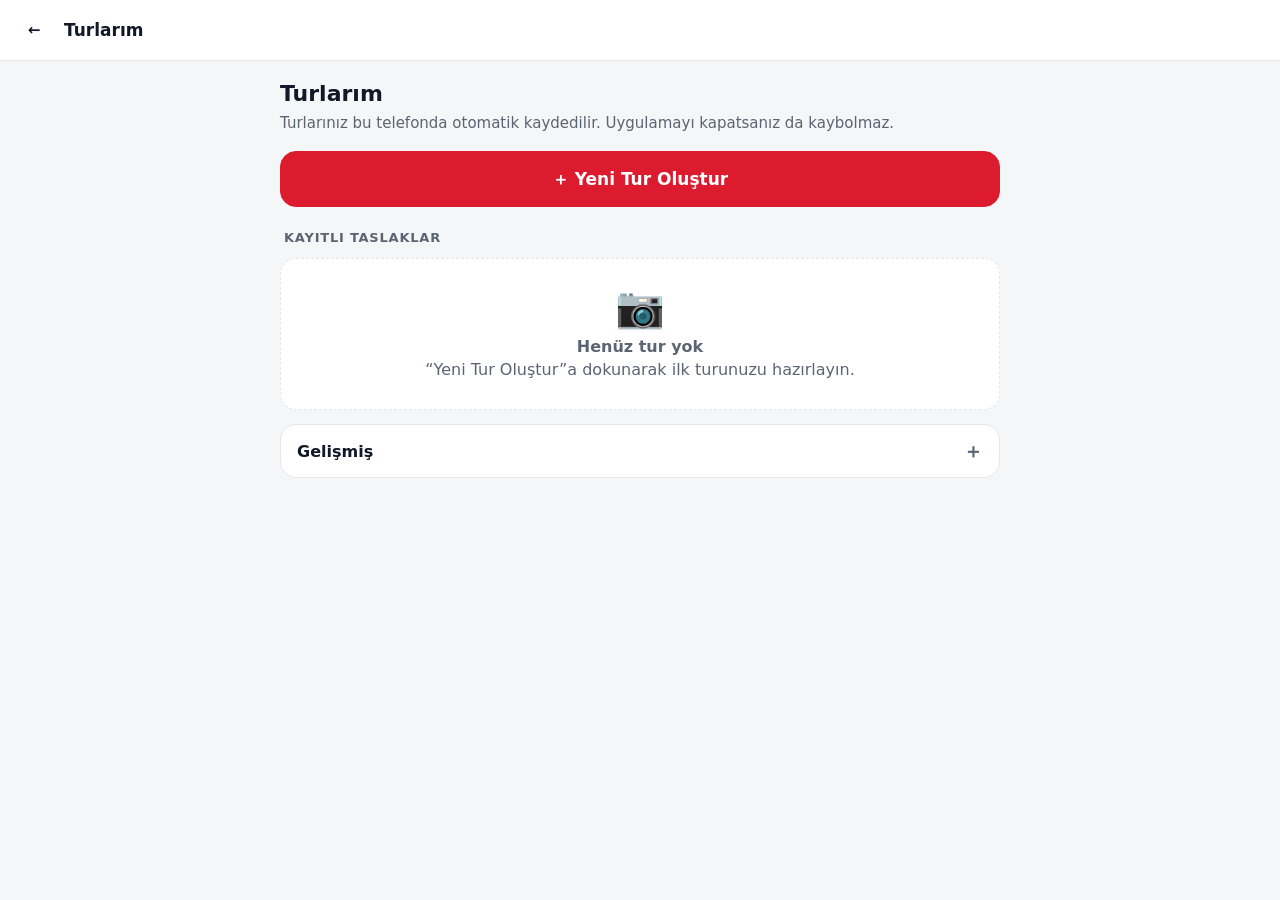
==== cek.html @ 9b17fc41 "Çek ve Kaydet sihirbazı, telefon panoraması desteği, taslak kaydı ve yeni mobil öncelikli arayüz" ====
<!doctype html>
<html lang="tr">
<head>
<meta charset="utf-8">
<meta name="viewport" content="width=device-width,initial-scale=1,viewport-fit=cover">
<meta name="theme-color" content="#ffffff">
<title>Çek ve Kaydet – 360° Sanal Tur</title>
<link rel="stylesheet" href="vendor/pannellum/pannellum.css">
<link rel="stylesheet" href="css/style.css">
</head>
<body class="sihirbaz-genis">
<header class="ustbar">
  <a class="btn btn-ikon btn-sade" id="btnUstGeri" href="index.html" aria-label="Geri">←</a>
  <h1 id="ustBaslik">Turlarım</h1>
  <span class="bosluk"></span>
  <span class="kucuk" id="kayitDurum" aria-live="polite"></span>
</header>
<nav class="adimlar" id="adimlar" hidden>
  <button class="a" data-adim="1"><span>1 · Bilgiler</span></button>
  <button class="a" data-adim="2"><span>2 · Odalar</span></button>
  <button class="a" data-adim="3"><span>3 · Önizle</span></button>
  <button class="a" data-adim="4"><span>4 · Gönder</span></button>
</nav>

<main class="sayfa">
  <!-- TURLARIM -->
  <section class="adim" id="ekran0">
    <h2 class="baslik-k">Turlarım</h2>
    <p class="yardim">Turlarınız bu telefonda otomatik kaydedilir. Uygulamayı kapatsanız da kaybolmaz.</p>
    <button class="btn btn-ana btn-buyuk btn-blok" id="btnYeni">＋ Yeni Tur Oluştur</button>
    <div class="bolum-baslik">Kayıtlı taslaklar</div>
    <div id="taslakListe"></div>
    <details class="gelismis"><summary>Gelişmiş</summary><div class="ic">
      <label class="alan">Yayındaki bir ilanı düzenlemek için telefona al<select id="yayindanAl"><option value="">İlan seçin…</option></select></label>
      <p class="kucuk">Telefona alınan ilan yeni bir taslak olarak açılır; değişiklikten sonra yeniden gönderin.</p>
    </div></details>
  </section>

  <!-- ADIM 1 -->
  <section class="adim" id="ekran1">
    <h2 class="baslik-k">İlan bilgileri</h2>
    <p class="yardim">Sadece temel bilgiler yeterli. Diğerlerini sonra da ekleyebilirsiniz.</p>
    <div class="secim-kartlari" id="tipSec">
      <button type="button" data-tip="daire"><span class="e">🏠</span>Daire / Konut<small>Ev, villa, rezidans</small></button>
      <button type="button" data-tip="ticari"><span class="e">🏢</span>Dükkan / Ofis<small>Ticari mülk</small></button>
    </div>
    <label class="alan">İlan başlığı<input id="fBaslik" placeholder="Örn. Florya'da deniz manzaralı 3+1" autocomplete="off"></label>
    <div class="parcali" id="durumSec"><button type="button" data-d="Satılık">Satılık</button><button type="button" data-d="Kiralık">Kiralık</button></div>
    <label class="alan">Fiyat (₺)<input id="fFiyat" inputmode="numeric" placeholder="Örn. 12.500.000" autocomplete="off"><small id="fiyatOn"></small></label>
    <div class="izgara2">
      <label class="alan">İlçe<input id="fIlce" list="ilceler" placeholder="Bakırköy"></label>
      <label class="alan">Mahalle<input id="fMahalle" placeholder="Yeşilköy"></label>
    </div>
    <details class="gelismis" id="dahaFazla"><summary>Daha fazla bilgi (isteğe bağlı)</summary><div class="ic">
      <div class="izgara2" id="ekAlanlar"></div>
      <div class="alan">Öne çıkan özellikler <small>Dokunarak seçin</small></div>
      <div class="cipler" id="ozCipler"></div>
      <label class="alan" style="margin-top:14px">Açıklama<textarea id="fAciklama" placeholder="Müşteriye göstermek istediğiniz kısa tanıtım"></textarea></label>
      <label class="alan">Haritada gösterilecek adres<input id="fHarita" placeholder="Örn. Yeşilköy, Bakırköy, İstanbul"><small>Gizlilik için kapı numarası yazmayın.</small></label>
      <div class="izgara2">
        <label class="alan">Para birimi<select id="fPara"><option>TL</option><option>USD</option><option>EUR</option></select></label>
        <label class="alan">Fiyat notu<input id="fFiyatEk" placeholder="Örn. / ay"></label>
      </div>
    </div></details>
  </section>

  <!-- ADIM 2 -->
  <section class="adim" id="ekran2">
    <h2 class="baslik-k">Odaları çekin</h2>
    <p class="yardim">Her oda için bir panorama ekleyin. Sırası, turdaki gezinti sırası olur.</p>
    <div id="odaListe"></div>
    <div class="cekim-kutusu">
      <h3 id="siradakiBaslik">İlk oda</h3>
      <p class="kucuk" style="margin:0 0 12px">Oda adını seçin, sonra panoramayı çekin.</p>
      <div class="cipler" id="odaAdCipler" style="margin-bottom:10px"></div>
      <input class="girdi" id="odaAd" placeholder="Oda adı (örn. Salon)" autocomplete="off" style="margin-bottom:12px">
      <label class="btn btn-ana btn-buyuk btn-blok" for="dosyaKamera">📷 Panorama Çek</label>
      <input type="file" id="dosyaKamera" accept="image/*" capture="environment" hidden>
      <label class="btn btn-buyuk btn-blok" for="dosyaGaleri" style="margin-top:10px">🖼 Galeriden Seç</label>
      <input type="file" id="dosyaGaleri" accept="image/*" multiple hidden>
      <details class="gelismis"><summary>Gelişmiş</summary><div class="ic">
        <label class="alan">Fotoğraf türü<select id="zorlaTur"><option value="">Otomatik algıla</option><option value="genis">Telefon panoraması (geniş açı)</option><option value="kure">360° kamera (tam küre)</option></select></label>
        <label class="alan">Telefon panoraması dikey açısı: <b id="dikeyDeger">65°</b><input type="range" id="dikeyAci" min="45" max="100" value="65"><small>Görüntü basık görünüyorsa artırın, uzamış görünüyorsa azaltın.</small></label>
      </div></details>
    </div>
    <details class="yardim-kutu" style="margin-top:14px" id="nasilCekilir"><summary>📱 Telefonda panorama nasıl çekilir?</summary>
      <ol>
        <li><b>iPhone:</b> Kamera uygulamasında alttaki modları kaydırıp <b>PANO</b>'yu seçin.</li>
        <li><b>Android:</b> Kamera › <b>Diğer / Daha fazla</b> › <b>Panorama</b>.</li>
        <li>Odanın ortasında durun, telefonu dik ve göğüs hizasında tutun.</li>
        <li>Deklanşöre basın, okun gösterdiği yönde <b>yavaşça</b> dönün. Mümkünse tam tur atın.</li>
        <li>Işıkları ve perdeleri açın. Kadrajda insan olmasın.</li>
      </ol>
      <p class="kucuk" style="margin:0 0 12px">💡 “Panorama Çek” bazı telefonlarda kamerayı sadece normal fotoğraf modunda açar. O zaman panoramayı Kamera uygulamasında çekip <b>Galeriden Seç</b>'e dokunun.</p>
    </details>
  </section>

  <!-- ADIM 3 -->
  <section class="adim" id="ekran3">
    <h2 class="baslik-k">Önizleyin</h2>
    <p class="yardim">Kırmızı oklar odalar arasında otomatik geçiş sağlar. İsterseniz okları taşıyın veya bilgi noktası ekleyin.</p>
    <div class="onizleme-duzen">
      <div>
        <div class="onizleme-alan" id="onizAlan"><div id="onizPano"></div><div class="yerlestir-uyari" id="yerlestirUyari">Yerini seçmek için dokunun</div></div>
        <div class="mini-serit" id="miniSerit"></div>
      </div>
      <div>
        <div class="kart-k">
          <b id="onizOdaAd">Oda</b>
          <div class="arac-izgara">
            <button id="tBilgi">ⓘ Bilgi noktası ekle</button>
            <button id="tBaslangic">◎ Bu açıdan başlasın</button>
            <button id="tIleri">➜ Sonraki oda okunu taşı</button>
            <button id="tGeri">← Önceki oda okunu taşı</button>
          </div>
          <div id="bilgiListe"></div>
        </div>
        <a class="btn btn-buyuk btn-blok" id="musteriGibi" style="margin-top:14px">👁 Müşteri gibi tam ekran gör</a>
      </div>
    </div>
  </section>

  <!-- ADIM 4 -->
  <section class="adim" id="ekran4">
    <h2 class="baslik-k">Gönder ve yayınla</h2>
    <p class="yardim">Turunuz hazır! Önce bu telefonda gösterebilir, sonra yayınlamak için gönderebilirsiniz.</p>
    <div class="kart-k ozet-kart"><div class="resim" id="ozetResim"></div><div><b id="ozetBaslik"></b><div class="kucuk" id="ozetAlt"></div></div></div>
    <div class="bolum-baslik">Müşteriye hemen göster</div>
    <a class="btn btn-buyuk btn-blok btn-koyu" id="btnGoster">📱 Bu telefonda tam ekran aç</a>
    <div class="bolum-baslik">Yayınlamak için gönder</div>
    <button class="btn btn-ana btn-buyuk btn-blok" id="btnPaylasZip">📤 Tur dosyasını paylaş</button>
    <button class="btn btn-buyuk btn-blok" id="btnIndirZip" style="margin-top:10px">⬇ Tur dosyasını indir</button>
    <p class="kucuk" style="margin-top:10px">Dosyayı WhatsApp'ta kendinize veya site yöneticinize, ya da Dosyalar/Drive'a gönderebilirsiniz.</p>
    <details class="yardim-kutu"><summary>🌐 Nasıl yayınlanır?</summary>
      <ol>
        <li>Tur dosyasını (ZIP) bilgisayara alın.</li>
        <li>ZIP'i açın; içindeki <b>tours</b> klasörünü sitenin klasörüne kopyalayın.</li>
        <li>Siteyi güncelleyin (GitHub'a yükleyin). Birkaç dakika içinde ilan portföyde görünür.</li>
      </ol>
      <p class="kucuk" style="margin:0 0 12px">Tur linki: <code id="turLink"></code></p>
    </details>
    <details class="gelismis"><summary>Gelişmiş</summary><div class="ic">
      <label class="alan">Link adı<input id="fSlug" autocomplete="off"><small>Turun internet adresinde görünür. Türkçe karakter ve boşluk kullanılmaz.</small></label>
      <label class="alan">Bu ilana özel danışman adı<input id="fDanAd" placeholder="Boşsa genel ayar kullanılır"></label>
      <label class="alan">Danışman telefonu<input id="fDanTel" inputmode="tel" placeholder="+90 5XX XXX XX XX"></label>
      <label class="alan">WhatsApp numarası<input id="fDanWa" inputmode="tel" placeholder="905XXXXXXXXX"></label>
      <button class="btn btn-blok" id="btnTaslakSil" style="color:var(--ana)">🗑 Bu taslağı sil</button>
    </div></details>
  </section>
</main>

<div class="alt-cubuk" id="altCubuk" hidden><div class="ic">
  <button class="geri" id="btnGeri">←</button>
  <button class="btn-ana" id="btnIleri">Devam</button>
</div></div>

<div class="modal" id="modal"><div class="kutu form-modal"><button class="kapat btn-ikon btn-sade" id="modalKapat" aria-label="Kapat">✕</button><div id="modalIcerik"></div></div></div>
<div class="toast" id="toast"></div>
<div class="yukleniyor" id="yukleniyor"><div><div class="donen"></div><span id="yukleniyorMetin">Hazırlanıyor…</span></div></div>
<datalist id="ilceler"><option>Arnavutköy</option><option>Avcılar</option><option>Bağcılar</option><option>Bahçelievler</option><option>Bakırköy</option><option>Başakşehir</option><option>Bayrampaşa</option><option>Beşiktaş</option><option>Beylikdüzü</option><option>Beyoğlu</option><option>Büyükçekmece</option><option>Çatalca</option><option>Esenler</option><option>Esenyurt</option><option>Eyüpsultan</option><option>Fatih</option><option>Gaziosmanpaşa</option><option>Güngören</option><option>Kağıthane</option><option>Küçükçekmece</option><option>Sarıyer</option><option>Silivri</option><option>Sultangazi</option><option>Şişli</option><option>Zeytinburnu</option></datalist>

<script src="vendor/pannellum/pannellum.js"></script>
<script src="vendor/jszip/jszip.min.js"></script>
<script src="js/common.js"></script>
<script src="js/depo.js"></script>
<script src="js/panorama.js"></script>
<script src="js/cek.js"></script>
</body>
</html>
---- vendor/pannellum/pannellum.css ----
/* Pannellum 2.5.6, https://github.com/mpetroff/pannellum */
.pnlm-container{margin:0;padding:0;overflow:hidden;position:relative;cursor:default;width:100%;height:100%;font-family:Helvetica,"Nimbus Sans L","Liberation Sans",Arial,sans-serif;background:#f4f4f4 url('data:image/svg+xml,%3Csvg%20xmlns%3D%22http%3A%2F%2Fwww.w3.org%2F2000%2Fsvg%22%20width%3D%2267%22%20height%3D%22100%22%20viewBox%3D%220%200%2067%20100%22%3E%0A%3Cpath%20stroke%3D%22%23ccc%22%20fill%3D%22none%22%20d%3D%22M33.5%2C50%2C0%2C63%2C33.5%2C75%2C67%2C63%2C33.5%2C50m-33.5-50%2C67%2C25m-0.5%2C0%2C0%2C75m-66.5-75%2C67-25m-33.5%2C75%2C0%2C25m0-100%2C0%2C50%22%2F%3E%0A%3C%2Fsvg%3E%0A') repeat;-webkit-user-select:none;-khtml-user-select:none;-moz-user-select:none;-o-user-select:none;-ms-user-select:none;user-select:none;outline:0;line-height:1.4;contain:content}.pnlm-container *{box-sizing:content-box}.pnlm-ui{position:absolute;width:100%;height:100%;z-index:1}.pnlm-grab{cursor:grab;cursor:url('data:image/svg+xml,%3Csvg%20xmlns%3D%22http%3A%2F%2Fwww.w3.org%2F2000%2Fsvg%22%20height%3D%2226%22%20width%3D%2226%22%3E%0A%3Cpath%20stroke%3D%22%23000%22%20stroke-width%3D%221px%22%20fill%3D%22%23fff%22%20d%3D%22m15.3%2020.5s6.38-6.73%204.64-8.24-3.47%201.01-3.47%201.01%203.61-5.72%201.41-6.49c-2.2-0.769-3.33%204.36-3.33%204.36s0.873-5.76-1.06-5.76-1.58%205.39-1.58%205.39-0.574-4.59-2.18-4.12c-1.61%200.468-0.572%205.51-0.572%205.51s-1.58-4.89-2.93-3.79c-1.35%201.11%200.258%205.25%200.572%206.62%200.836%202.43%202.03%202.94%202.17%205.55%22%2F%3E%0A%3C%2Fsvg%3E%0A') 12 8,default}.pnlm-grabbing{cursor:grabbing;cursor:url('data:image/svg+xml,%3Csvg%20xmlns%3D%22http%3A%2F%2Fwww.w3.org%2F2000%2Fsvg%22%20height%3D%2226%22%20width%3D%2226%22%3E%0A%3Cpath%20stroke%3D%22%23000%22%20stroke-width%3D%221px%22%20fill%3D%22%23fff%22%20d%3D%22m15.3%2020.5s5.07-5.29%203.77-6.74c-1.31-1.45-2.53%200.14-2.53%200.14s2.74-3.29%200.535-4.06c-2.2-0.769-2.52%201.3-2.52%201.3s0.81-2.13-1.12-2.13-1.52%201.77-1.52%201.77-0.261-1.59-1.87-1.12c-1.61%200.468-0.874%202.17-0.874%202.17s-0.651-1.55-2-0.445c-1.35%201.11-0.68%202.25-0.365%203.62%200.836%202.43%202.03%202.94%202.17%205.55%22%2F%3E%0A%3C%2Fsvg%3E%0A') 12 8,default}.pnlm-sprite{background-image:url('data:image/svg+xml,%3Csvg%20xmlns%3D%22http%3A%2F%2Fwww.w3.org%2F2000%2Fsvg%22%20width%3D%2226%22%20height%3D%22208%22%3E%0A%3Ccircle%20fill-opacity%3D%22.78%22%20cy%3D%22117%22%20cx%3D%2213%22%20r%3D%2211%22%20fill%3D%22%23fff%22%2F%3E%0A%3Ccircle%20fill-opacity%3D%22.78%22%20cy%3D%22143%22%20cx%3D%2213%22%20r%3D%2211%22%20fill%3D%22%23fff%22%2F%3E%0A%3Ccircle%20cy%3D%22169%22%20cx%3D%2213%22%20r%3D%227%22%20fill%3D%22none%22%20stroke%3D%22%23000%22%20stroke-width%3D%222%22%2F%3E%0A%3Ccircle%20cy%3D%22195%22%20cx%3D%2213%22%20r%3D%227%22%20fill%3D%22none%22%20stroke%3D%22%23000%22%20stroke-width%3D%222%22%2F%3E%0A%3Ccircle%20cx%3D%2213%22%20cy%3D%22195%22%20r%3D%222.5%22%2F%3E%0A%3Cpath%20d%3D%22m5%2083v6h2v-4h4v-2zm10%200v2h4v4h2v-6zm-5%205v6h6v-6zm-5%205v6h6v-2h-4v-4zm14%200v4h-4v2h6v-6z%22%2F%3E%0A%3Cpath%20d%3D%22m13%20110a7%207%200%200%200%20-7%207%207%207%200%200%200%207%207%207%207%200%200%200%207%20-7%207%207%200%200%200%20-7%20-7zm-1%203h2v2h-2zm0%203h2v5h-2z%22%2F%3E%0A%3Cpath%20d%3D%22m5%2057v6h2v-4h4v-2zm10%200v2h4v4h2v-6zm-10%2010v6h6v-2h-4v-4zm14%200v4h-4v2h6v-6z%22%2F%3E%0A%3Cpath%20d%3D%22m17%2038v2h-8v-2z%22%2F%3E%0A%3Cpath%20d%3D%22m12%209v3h-3v2h3v3h2v-3h3v-2h-3v-3z%22%2F%3E%0A%3Cpath%20d%3D%22m13%20136-6.125%206.125h4.375v7.875h3.5v-7.875h4.375z%22%2F%3E%0A%3Cpath%20d%3D%22m10.428%20173.33v-5.77l5-2.89v5.77zm1-1.73%203-1.73-3.001-1.74z%22%2F%3E%0A%3C%2Fsvg%3E%0A')}.pnlm-container:-moz-full-screen{height:100%!important;width:100%!important;position:static!important}.pnlm-container:-webkit-full-screen{height:100%!important;width:100%!important;position:static!important}.pnlm-container:-ms-fullscreen{height:100%!important;width:100%!important;position:static!important}.pnlm-container:fullscreen{height:100%!important;width:100%!important;position:static!important}.pnlm-render-container{cursor:inherit;position:absolute;height:100%;width:100%}.pnlm-controls{margin-top:4px;background-color:#fff;border:1px solid #999;border-color:rgba(0,0,0,0.4);border-radius:3px;cursor:pointer;z-index:2;-webkit-transform:translateZ(9999px);transform:translateZ(9999px)}.pnlm-control:hover{background-color:#f8f8f8}.pnlm-controls-container{position:absolute;top:0;left:4px;z-index:1}.pnlm-zoom-controls{width:26px;height:52px}.pnlm-zoom-in{width:100%;height:50%;position:absolute;top:0;border-radius:3px 3px 0 0}.pnlm-zoom-out{width:100%;height:50%;position:absolute;bottom:0;background-position:0 -26px;border-top:1px solid #ddd;border-top-color:rgba(0,0,0,0.10);border-radius:0 0 3px 3px}.pnlm-fullscreen-toggle-button,.pnlm-orientation-button,.pnlm-hot-spot-debug-indicator{width:26px;height:26px}.pnlm-hot-spot-debug-indicator{position:absolute;top:50%;left:50%;width:26px;height:26px;margin:-13px 0 0 -13px;background-color:rgba(255,255,255,0.5);border-radius:13px;display:none}.pnlm-orientation-button-inactive{background-position:0 -156px}.pnlm-orientation-button-active{background-position:0 -182px}.pnlm-fullscreen-toggle-button-inactive{background-position:0 -52px}.pnlm-fullscreen-toggle-button-active{background-position:0 -78px}.pnlm-panorama-info{position:absolute;bottom:4px;background-color:rgba(0,0,0,0.7);border-radius:0 3px 3px 0;padding-right:10px;color:#fff;text-align:left;display:none;z-index:2;-webkit-transform:translateZ(9999px);transform:translateZ(9999px)}.pnlm-title-box{position:relative;font-size:20px;display:table;padding-left:5px;margin-bottom:3px}.pnlm-author-box{position:relative;font-size:12px;display:table;padding-left:5px}.pnlm-load-box{position:absolute;top:50%;left:50%;width:200px;height:150px;margin:-75px 0 0 -100px;background-color:rgba(0,0,0,0.7);border-radius:3px;text-align:center;font-size:20px;display:none;color:#fff}.pnlm-load-box p{margin:20px 0}.pnlm-lbox{position:absolute;top:50%;left:50%;width:20px;height:20px;margin:-10px 0 0 -10px;display:none}.pnlm-loading{animation-duration:1.5s;-webkit-animation-duration:1.5s;animation-name:pnlm-mv;-webkit-animation-name:pnlm-mv;animation-iteration-count:infinite;-webkit-animation-iteration-count:infinite;animation-timing-function:linear;-webkit-animation-timing-function:linear;height:10px;width:10px;background-color:#fff;position:relative}@keyframes pnlm-mv{from{left:0;top:0}25%{left:10px;top:0}50%{left:10px;top:10px}75%{left:0;top:10px}to{left:0;top:0}}@-webkit-keyframes pnlm-mv{from{left:0;top:0}25%{left:10px;top:0}50%{left:10px;top:10px}75%{left:0;top:10px}to{left:0;top:0}}.pnlm-load-button{position:absolute;top:50%;left:50%;width:200px;height:100px;margin:-50px 0 0 -100px;background-color:rgba(0,0,0,.7);border-radius:3px;text-align:center;font-size:20px;display:table;color:#fff;cursor:pointer}.pnlm-load-button:hover{background-color:rgba(0,0,0,.8)}.pnlm-load-button p{display:table-cell;vertical-align:middle}.pnlm-info-box{font-size:15px;position:absolute;top:50%;left:50%;width:200px;height:150px;margin:-75px 0 0 -100px;background-color:#000;border-radius:3px;display:table;text-align:center;color:#fff;table-layout:fixed}.pnlm-info-box a,.pnlm-author-box a{color:#fff;word-wrap:break-word;overflow-wrap:break-word}.pnlm-info-box p{display:table-cell;vertical-align:middle;padding:0 5px 0 5px}.pnlm-error-msg{display:none}.pnlm-about-msg{font-size:11px;line-height:11px;color:#fff;padding:5px 8px 5px 8px;background:rgba(0,0,0,0.7);border-radius:3px;position:absolute;top:50px;left:50px;display:none;opacity:0;-moz-transition:opacity .3s ease-in-out;-webkit-transition:opacity .3s ease-in-out;-o-transition:opacity .3s ease-in-out;-ms-transition:opacity .3s ease-in-out;transition:opacity .3s ease-in-out;z-index:1}.pnlm-about-msg a:link,.pnlm-about-msg a:visited{color:#fff}.pnlm-about-msg a:hover,.pnlm-about-msg a:active{color:#eee}.pnlm-hotspot-base{position:absolute;visibility:hidden;cursor:default;vertical-align:middle;top:0;z-index:1}.pnlm-hotspot{height:26px;width:26px;border-radius:13px}.pnlm-hotspot:hover{background-color:rgba(255,255,255,0.2)}.pnlm-hotspot.pnlm-info{background-position:0 -104px}.pnlm-hotspot.pnlm-scene{background-position:0 -130px}div.pnlm-tooltip span{visibility:hidden;position:absolute;border-radius:3px;background-color:rgba(0,0,0,0.7);color:#fff;text-align:center;max-width:200px;padding:5px 10px;margin-left:-220px;cursor:default}div.pnlm-tooltip:hover span{visibility:visible}div.pnlm-tooltip:hover span:after{content:'';position:absolute;width:0;height:0;border-width:10px;border-style:solid;border-color:rgba(0,0,0,0.7) transparent transparent transparent;bottom:-20px;left:-10px;margin:0 50%}.pnlm-compass{position:absolute;width:50px;height:50px;right:4px;bottom:4px;border-radius:25px;background-image:url('data:image/svg+xml,%3Csvg%20xmlns%3D%22http%3A%2F%2Fwww.w3.org%2F2000%2Fsvg%22%20height%3D%2250%22%20width%3D%2250%22%3E%0A%3Cpath%20d%3D%22m24.5078%206-3.2578%2018h7.5l-3.25781-18h-0.984376zm-3.2578%2020%203.2578%2018h0.9844l3.2578-18h-7.5zm1.19531%200.9941h5.10938l-2.5547%2014.1075-2.5547-14.1075z%22%2F%3E%0A%3C%2Fsvg%3E%0A');cursor:default;display:none}.pnlm-world{position:absolute;left:50%;top:50%}.pnlm-face{position:absolute;-webkit-transform-origin:0 0;transform-origin:0 0}.pnlm-dragfix,.pnlm-preview-img{position:absolute;height:100%;width:100%}.pnlm-preview-img{background-size:cover;background-position:center}.pnlm-lbar{width:150px;margin:0 auto;border:#fff 1px solid;height:6px}.pnlm-lbar-fill{background:#fff;height:100%;width:0}.pnlm-lmsg{font-size:12px}.pnlm-fade-img{position:absolute;top:0;left:0}.pnlm-pointer{cursor:pointer}
---- css/style.css ----
/* ===== Sanal Tur – tasarım sistemi (mobil öncelikli) ===== */
:root{
  --ana:#DC1C2E;--ana-koyu:#B3141F;--ana-acik:#FDECEE;
  --metin:#111827;--ikincil:#5B6472;--soluk:#8A93A0;
  --zemin:#F5F6F8;--kart:#FFFFFF;--cizgi:#E5E7EB;--koyu:#111827;
  --wa:#1FAF54;--r:16px;--r-k:12px;--golge:0 1px 2px rgba(17,24,39,.06),0 4px 16px rgba(17,24,39,.06);
  --ust:env(safe-area-inset-top,0px);--alt:env(safe-area-inset-bottom,0px);
}
*{box-sizing:border-box;-webkit-tap-highlight-color:transparent}
html{-webkit-text-size-adjust:100%}
html,body{margin:0;padding:0}
body{font-family:system-ui,-apple-system,"Segoe UI",Roboto,"Helvetica Neue",Arial,sans-serif;font-size:16px;line-height:1.45;color:var(--metin);background:var(--zemin);-webkit-font-smoothing:antialiased;overflow-x:hidden}
a{color:var(--ana)}
h1,h2,h3{line-height:1.2}
img{max-width:100%}
[hidden]{display:none!important}
code{background:#eef0f3;padding:1px 5px;border-radius:5px;font-size:.9em}

/* Butonlar */
.btn,button{font:inherit;font-weight:600;cursor:pointer;border:1.5px solid var(--cizgi);background:var(--kart);color:var(--metin);min-height:44px;padding:10px 18px;border-radius:999px;display:inline-flex;align-items:center;justify-content:center;gap:8px;text-decoration:none;font-size:15px;line-height:1.2;transition:background .15s,border-color .15s,transform .05s;user-select:none}
.btn:active,button:active{transform:scale(.98)}
.btn:hover,button:hover{border-color:#cdd2d9}
.btn-ana{background:var(--ana);border-color:var(--ana);color:#fff}
.btn-ana:hover{background:var(--ana-koyu);border-color:var(--ana-koyu)}
.btn-koyu{background:var(--koyu);border-color:var(--koyu);color:#fff}
.btn-sade{background:transparent;border-color:transparent}
.btn-sade:hover{background:rgba(17,24,39,.05);border-color:transparent}
.btn-wa{background:var(--wa);border-color:var(--wa);color:#fff}
.btn-buyuk{min-height:56px;font-size:17px;padding:14px 22px;border-radius:var(--r)}
.btn-blok{display:flex;width:100%}
.btn-ikon{width:44px;padding:0;flex:none}
.btn[aria-disabled=true],button:disabled{opacity:.4;pointer-events:none}
.aktif{background:var(--koyu)!important;color:#fff!important;border-color:var(--koyu)!important}

/* Üst bar */
.ustbar{position:sticky;top:0;z-index:20;display:flex;align-items:center;gap:8px;padding:calc(8px + var(--ust)) 12px 8px;background:rgba(255,255,255,.92);backdrop-filter:saturate(1.4) blur(10px);-webkit-backdrop-filter:saturate(1.4) blur(10px);border-bottom:1px solid var(--cizgi);min-height:60px}
.ustbar .bosluk{flex:1}
.ustbar .kucuk{white-space:nowrap}
.ustbar h1{font-size:17px;margin:0;white-space:nowrap;overflow:hidden;text-overflow:ellipsis}
.logo{display:flex;align-items:center;gap:10px;font-weight:800;text-decoration:none;color:var(--metin);min-height:44px}
.logo .isaret{width:32px;height:32px;border-radius:10px;background:var(--ana);color:#fff;display:grid;place-items:center;font-size:15px;font-weight:900;flex:none}
.logo small{display:block;font-weight:500;color:var(--ikincil);font-size:12px}
.st-uyari{background:#FFF7E0;border-bottom:1px solid #F3DE9C;padding:12px 16px;font-size:14px}

/* Genel yerleşim */
.sayfa{max-width:720px;margin:0 auto;padding:16px 16px calc(120px + var(--alt))}
.genis{max-width:1200px}
.kart-k{background:var(--kart);border-radius:var(--r);box-shadow:var(--golge);padding:18px}
.kart-k+.kart-k{margin-top:14px}
.baslik-k{font-size:22px;margin:4px 0 6px}
.yardim{color:var(--ikincil);font-size:15px;margin:0 0 16px}
.kucuk{font-size:13px;color:var(--ikincil)}
.bolum-baslik{font-size:13px;font-weight:700;letter-spacing:.06em;text-transform:uppercase;color:var(--ikincil);margin:22px 4px 10px}
.bos{padding:28px 18px;text-align:center;color:var(--ikincil);background:var(--kart);border-radius:var(--r);border:1.5px dashed var(--cizgi)}
.bos .ikon{font-size:40px;line-height:1;margin-bottom:8px}
.rozet{display:inline-flex;align-items:center;font-size:12px;font-weight:700;padding:3px 9px;border-radius:999px;background:#EEF0F3;color:var(--metin)}
.rozet.ana{background:var(--ana);color:#fff}
.rozet.ornek{background:#FFF1C2;color:#6B5200}

/* Form */
.alan{display:flex;flex-direction:column;gap:6px;margin-bottom:14px;font-size:14px;font-weight:600;color:var(--metin)}
.alan small{font-weight:400;color:var(--ikincil)}
.alan input,.alan select,.alan textarea,.girdi{font:inherit;font-size:16px;font-weight:400;color:var(--metin);min-height:48px;padding:12px 14px;border:1.5px solid var(--cizgi);border-radius:var(--r-k);background:#fff;width:100%;-webkit-appearance:none;appearance:none}
.alan select{background:#fff url("data:image/svg+xml,%3Csvg xmlns='http://www.w3.org/2000/svg' width='12' height='8'%3E%3Cpath d='M1 1l5 5 5-5' stroke='%235B6472' stroke-width='2' fill='none'/%3E%3C/svg%3E") no-repeat right 14px center;padding-right:36px}
.alan textarea{min-height:96px;resize:vertical}
.alan input:focus,.alan select:focus,.alan textarea:focus,.girdi:focus{outline:none;border-color:var(--ana);box-shadow:0 0 0 3px var(--ana-acik)}
.izgara2{display:grid;grid-template-columns:1fr 1fr;gap:0 12px}
.secim-kartlari{display:grid;grid-template-columns:1fr 1fr;gap:12px;margin-bottom:16px}
.secim-kartlari button{flex-direction:column;min-height:96px;border-radius:var(--r);font-size:16px;gap:4px;border-width:2px}
.secim-kartlari button .e{font-size:30px;line-height:1}
.secim-kartlari button small{font-weight:400;color:var(--ikincil);font-size:13px}
.secim-kartlari button.secili{border-color:var(--ana);background:var(--ana-acik);color:var(--metin)}
.parcali{display:flex;background:#EEF0F3;border-radius:999px;padding:4px;gap:4px;margin-bottom:14px}
.parcali button{flex:1;border:0;background:transparent;min-height:40px}
.parcali button.secili{background:#fff;box-shadow:0 1px 3px rgba(0,0,0,.12)}
.cipler{display:flex;flex-wrap:wrap;gap:8px}
.cipler button,.cip{min-height:40px;padding:8px 14px;font-size:14px;font-weight:500}
.cipler button.secili{background:var(--ana-acik);border-color:var(--ana);color:var(--ana-koyu)}
details.gelismis{border:1.5px solid var(--cizgi);border-radius:var(--r);background:#fff;margin-top:14px}
details.gelismis>summary{list-style:none;cursor:pointer;min-height:52px;display:flex;align-items:center;justify-content:space-between;padding:0 16px;font-weight:600}
details.gelismis>summary::-webkit-details-marker{display:none}
details.gelismis>summary::after{content:"＋";color:var(--ikincil);font-size:20px}
details.gelismis[open]>summary::after{content:"－"}
details.gelismis>.ic{padding:4px 16px 16px}

/* Alt aksiyon çubuğu */
.alt-cubuk{position:fixed;left:0;right:0;bottom:0;z-index:30;background:rgba(255,255,255,.96);backdrop-filter:blur(10px);-webkit-backdrop-filter:blur(10px);border-top:1px solid var(--cizgi);padding:10px 16px calc(10px + var(--alt))}
.alt-cubuk .ic{max-width:720px;margin:0 auto;display:flex;gap:10px}
.alt-cubuk .ic>.btn,.alt-cubuk .ic>button{flex:1;min-height:52px;font-size:16px}
.alt-cubuk .ic>.geri{flex:0 0 auto;padding:0 18px}

/* Adım göstergesi */
.adimlar{display:flex;gap:6px;padding:10px 16px 12px;background:#fff;border-bottom:1px solid var(--cizgi);position:sticky;top:60px;z-index:19}
.adimlar .a{flex:1;display:flex;flex-direction:column;gap:6px;font-size:12px;color:var(--soluk);font-weight:600;min-width:0;background:none;border:0;padding:0;min-height:0;border-radius:0;align-items:stretch;text-align:left}
.adimlar .a::before{content:"";height:4px;border-radius:4px;background:var(--cizgi)}
.adimlar .a.tamam::before,.adimlar .a.simdi::before{background:var(--ana)}
.adimlar .a.simdi{color:var(--metin)}
.adimlar .a span{white-space:nowrap;overflow:hidden;text-overflow:ellipsis}

/* Modal / alt sayfa */
.modal{position:fixed;inset:0;background:rgba(17,24,39,.55);display:none;align-items:flex-end;justify-content:center;z-index:60}
.modal.acik{display:flex}
.modal .kutu{background:#fff;border-radius:20px 20px 0 0;padding:20px 18px calc(18px + var(--alt));width:100%;max-width:560px;max-height:92vh;overflow:auto;position:relative;animation:yukari .2s ease-out}
.modal .kutu h3{margin:0 44px 12px 0;font-size:19px}
.modal .kapat{position:absolute;top:10px;right:10px}
.modal img{max-width:100%;display:block}
@keyframes yukari{from{transform:translateY(30px);opacity:.5}to{transform:none;opacity:1}}
@media (min-width:700px){.modal{align-items:center}.modal .kutu{border-radius:20px}}
.toast{position:fixed;left:50%;bottom:calc(90px + var(--alt));transform:translateX(-50%);background:var(--koyu);color:#fff;padding:12px 18px;border-radius:999px;z-index:80;opacity:0;transition:opacity .2s;pointer-events:none;font-weight:600;max-width:90vw;text-align:center}
.toast.goster{opacity:1}
.yukleniyor{position:fixed;inset:0;background:rgba(255,255,255,.85);display:none;place-items:center;z-index:90;font-weight:700;text-align:center;padding:24px}
.yukleniyor.acik{display:grid}
.donen{width:36px;height:36px;border:4px solid var(--cizgi);border-top-color:var(--ana);border-radius:50%;animation:don 0.8s linear infinite;margin:0 auto 12px}
@keyframes don{to{transform:rotate(360deg)}}

/* ===== Ana sayfa ===== */
.kahraman{padding:28px 16px 8px;max-width:1200px;margin:0 auto}
.kahraman h2{font-size:clamp(26px,6vw,40px);margin:0 0 8px;letter-spacing:-.02em}
.kahraman p{color:var(--ikincil);margin:0 0 20px;font-size:16px;max-width:560px}
.buyuk-secim{display:grid;grid-template-columns:1fr;gap:12px}
.buyuk-secim a{display:flex;align-items:center;gap:16px;padding:18px;border-radius:20px;text-decoration:none;color:var(--metin);background:#fff;box-shadow:var(--golge);min-height:88px;border:2px solid transparent}
.buyuk-secim a.ana{background:var(--ana);color:#fff}
.buyuk-secim a .e{width:52px;height:52px;border-radius:14px;display:grid;place-items:center;font-size:26px;background:var(--ana-acik);flex:none}
.buyuk-secim a.ana .e{background:rgba(255,255,255,.18)}
.buyuk-secim a b{display:block;font-size:18px}
.buyuk-secim a span{font-size:14px;opacity:.8}
.buyuk-secim a::after{content:"›";margin-left:auto;font-size:30px;opacity:.6}
.filtre-cubugu{display:flex;gap:8px;overflow-x:auto;padding:2px 0 6px;scrollbar-width:none}
.filtre-cubugu::-webkit-scrollbar{display:none}
.filtre-cubugu button{flex:none}
.ara{position:relative;margin-bottom:10px}
.ara input{padding-left:42px}
.ara::before{content:"⌕";position:absolute;left:15px;top:50%;transform:translateY(-52%);font-size:20px;color:var(--soluk)}
.izgara{display:grid;grid-template-columns:1fr;gap:14px}
.kart{background:#fff;border-radius:var(--r);overflow:hidden;box-shadow:var(--golge);text-decoration:none;color:inherit;display:flex;flex-direction:column}
.kart .gorsel{position:relative;aspect-ratio:16/9;background:#D9DDE3 center/cover no-repeat}
.kart .gorsel .rozetler{position:absolute;left:10px;top:10px;display:flex;gap:6px}
.kart .gorsel .tur360{position:absolute;right:10px;bottom:10px;background:rgba(17,24,39,.75);color:#fff;font-weight:700;font-size:12px;padding:5px 10px;border-radius:999px}
.kart .icerik{padding:14px 16px 16px;display:flex;flex-direction:column;gap:4px}
.kart h3{margin:0;font-size:17px}
.kart .fiyat{font-weight:800;font-size:18px}
.kart .konum{color:var(--ikincil);font-size:14px}
.kart .ozet{color:var(--ikincil);font-size:14px}
.altbilgi{font-size:12px;color:var(--soluk);text-align:center;padding:24px 16px calc(24px + var(--alt))}

/* ===== Tur görüntüleyici ===== */
body.tur{height:100vh;height:100dvh;overflow:hidden;background:#000}
.tur-ana{position:fixed;inset:0;display:flex}
.sahne-alani{flex:1;position:relative;min-width:0;background:#000}
#panorama{position:absolute;inset:0}
.tur-ust{position:absolute;left:0;right:0;top:0;z-index:5;display:flex;align-items:flex-start;gap:8px;padding:calc(10px + var(--ust)) 10px 30px;background:linear-gradient(rgba(0,0,0,.55),transparent);pointer-events:none}
.tur-ust>*{pointer-events:auto}
.tur-ust .bilgi{flex:1;min-width:0;color:#fff;padding-top:2px}
.tur-ust h1{margin:0;font-size:16px;white-space:nowrap;overflow:hidden;text-overflow:ellipsis;text-shadow:0 1px 3px rgba(0,0,0,.5)}
.tur-ust .fiyat{font-weight:800;font-size:15px;text-shadow:0 1px 3px rgba(0,0,0,.5)}
.cam{background:rgba(17,24,39,.55)!important;border-color:transparent!important;color:#fff!important;backdrop-filter:blur(8px);-webkit-backdrop-filter:blur(8px)}
.cam.aktif{background:#fff!important;color:var(--metin)!important}
.tur-alt{position:absolute;left:0;right:0;bottom:0;z-index:5;padding:30px 0 calc(10px + var(--alt));background:linear-gradient(transparent,rgba(0,0,0,.6));pointer-events:none}
.tur-alt>*{pointer-events:auto}
.tur-alt .satir{display:flex;align-items:center;gap:8px;padding:0 10px 10px}
.sahne-adi{color:#fff;font-weight:700;font-size:15px;flex:1;min-width:0;white-space:nowrap;overflow:hidden;text-overflow:ellipsis;text-shadow:0 1px 3px rgba(0,0,0,.6)}
.sahne-seridi{display:flex;gap:8px;overflow-x:auto;padding:0 10px;scrollbar-width:none;scroll-snap-type:x proximity}
.sahne-seridi::-webkit-scrollbar{display:none}
.sahne-seridi button{flex:none;padding:0;border:2px solid rgba(255,255,255,.25);border-radius:12px;overflow:hidden;width:112px;min-height:0;background:#000;color:#fff;flex-direction:column;align-items:stretch;gap:0;scroll-snap-align:center}
.sahne-seridi button img{width:100%;height:56px;object-fit:cover;display:block}
.sahne-seridi button span{font-size:12px;padding:5px 7px;text-align:left;white-space:nowrap;overflow:hidden;text-overflow:ellipsis;font-weight:600}
.sahne-seridi button.secili{border-color:#fff}
.ipucu-katman{position:absolute;inset:0;z-index:4;display:grid;place-items:center;pointer-events:none;transition:opacity .5s}
.ipucu-katman.gizli{opacity:0}
.ipucu-katman div{background:rgba(17,24,39,.72);color:#fff;padding:16px 22px;border-radius:20px;text-align:center;font-weight:700;backdrop-filter:blur(6px);-webkit-backdrop-filter:blur(6px);max-width:80%}
.ipucu-katman .el{font-size:38px;display:block;animation:sallan 1.6s ease-in-out infinite}
@keyframes sallan{0%,100%{transform:translateX(-14px)}50%{transform:translateX(14px)}}
.menu{position:absolute;right:10px;top:calc(62px + var(--ust));z-index:8;background:#fff;border-radius:var(--r);box-shadow:0 10px 30px rgba(0,0,0,.3);padding:6px;min-width:220px;display:none}
.menu.acik{display:block}
.menu button{width:100%;justify-content:flex-start;border:0;border-radius:10px;font-weight:500}
.menu button:hover{background:var(--zemin)}
.panel{width:400px;flex:none;background:#fff;overflow-y:auto;transition:transform .25s,margin .25s}
.panel .tutamak{display:none}
.panel section{padding:18px 20px;border-bottom:1px solid var(--cizgi)}
.panel h2{margin:6px 0 4px;font-size:20px}
.panel h3{margin:0 0 10px;font-size:13px;text-transform:uppercase;letter-spacing:.06em;color:var(--ikincil)}
.panel .fiyat-buyuk{font-size:26px;font-weight:800}
.panel .aciklama{font-size:15px;color:#374151;white-space:pre-line}
.ozellik-izgara{display:grid;grid-template-columns:1fr 1fr;gap:8px}
.ozellik-izgara div{background:var(--zemin);border-radius:12px;padding:10px 12px}
.ozellik-izgara small{display:block;color:var(--ikincil);font-size:12px}
.ozellik-izgara b{font-size:15px}
.liste-ozellik{display:flex;flex-wrap:wrap;gap:8px}
.liste-ozellik span{background:var(--zemin);padding:6px 12px;border-radius:999px;font-size:14px}
.liste-ozellik span::before{content:"✓ ";color:var(--ana);font-weight:800}
.kat-plani img{width:100%;border-radius:12px;cursor:zoom-in;border:1px solid var(--cizgi)}
.harita iframe{width:100%;height:220px;border:0;border-radius:12px}
.danisman{display:flex;gap:14px;align-items:center}
.danisman .foto{width:60px;height:60px;border-radius:50%;background:var(--zemin) center/cover;flex:none;display:grid;place-items:center;font-weight:800;color:var(--ikincil);font-size:22px}
.danisman .ad{font-weight:700;font-size:17px}
.danisman .alt{font-size:14px;color:var(--ikincil)}
.yer-tutucu{background:#FFF1C2;border-radius:4px;padding:0 4px}
.dugmeler{display:flex;flex-wrap:wrap;gap:8px;margin-top:14px}
.dugmeler>*{flex:1}
@media (max-width:899px){
  .panel{position:absolute;left:0;right:0;bottom:0;width:auto;max-height:82%;z-index:10;border-radius:22px 22px 0 0;box-shadow:0 -10px 40px rgba(0,0,0,.35);padding-bottom:var(--alt)}
  .panel.kapali{transform:translateY(105%)}
  .panel .tutamak{display:flex;position:sticky;top:0;background:#fff;z-index:2;justify-content:space-between;align-items:center;padding:8px 10px 4px 20px;border-bottom:1px solid var(--cizgi)}
  .panel .tutamak::before{content:"";position:absolute;left:50%;top:6px;width:40px;height:5px;border-radius:5px;background:#D1D5DB;transform:translateX(-50%)}
}
@media (min-width:900px){
  .panel.kapali{margin-right:-400px}
  .sahne-seridi button{width:140px}
  .sahne-seridi button img{height:70px}
}

/* Hotspot (geçiş oku / bilgi noktası) */
.pnlm-hotspot-base.st-hs{position:absolute;width:44px;height:44px;cursor:pointer}
.st-hs-ikon{display:grid;place-items:center;width:44px;height:44px;border-radius:50%;font-weight:800;font-size:20px;color:#fff;box-shadow:0 3px 12px rgba(0,0,0,.45);border:3px solid #fff;transition:transform .15s}
.st-hs:hover .st-hs-ikon{transform:scale(1.12)}
.st-hs-gecis .st-hs-ikon{background:var(--ana);animation:nabiz 2s infinite}
.st-hs-bilgi .st-hs-ikon{background:#fff;color:var(--metin);font-family:Georgia,serif;font-style:italic;border-color:rgba(255,255,255,.6)}
.st-hs-etiket{position:absolute;left:50%;top:50px;transform:translateX(-50%);background:rgba(17,24,39,.9);color:#fff;padding:6px 11px;border-radius:10px;font-size:13px;font-weight:600;white-space:nowrap;pointer-events:none}
.st-hs-bilgi .st-hs-etiket{white-space:normal;width:240px;display:none;font-weight:400}
.st-hs-bilgi .st-hs-etiket strong{display:block;margin-bottom:2px}
.st-hs-bilgi:hover .st-hs-etiket,.st-hs-bilgi.acik .st-hs-etiket{display:block}
@keyframes nabiz{0%{box-shadow:0 0 0 0 rgba(220,28,46,.6)}70%{box-shadow:0 0 0 16px rgba(220,28,46,0)}100%{box-shadow:0 0 0 0 rgba(220,28,46,0)}}
.pnlm-controls-container{top:calc(70px + var(--ust))!important}

/* ===== Çek ve Kaydet sihirbazı ===== */
.taslak{display:flex;gap:12px;align-items:center;background:#fff;border-radius:var(--r);box-shadow:var(--golge);padding:10px;margin-bottom:10px}
.taslak .resim{width:96px;height:64px;border-radius:12px;background:#D9DDE3 center/cover;flex:none;display:grid;place-items:center;font-size:24px;color:#fff}
.taslak .yazi{flex:1;min-width:0;cursor:pointer}
.taslak b{display:block;white-space:nowrap;overflow:hidden;text-overflow:ellipsis}
.taslak small{color:var(--ikincil)}
.oda{display:flex;gap:12px;align-items:center;background:#fff;border-radius:var(--r);box-shadow:var(--golge);padding:10px;margin-bottom:10px}
.oda .resim{width:104px;height:60px;border-radius:10px;object-fit:cover;flex:none;background:#D9DDE3;cursor:pointer}
.oda .yazi{flex:1;min-width:0}
.oda .yazi input{border:0;font:inherit;font-weight:700;font-size:16px;width:100%;padding:6px 0;background:transparent;min-height:36px}
.oda .yazi input:focus{outline:none;border-bottom:2px solid var(--ana)}
.oda .sira{font-size:12px;color:var(--ikincil)}
.oda .islemler{display:flex;gap:2px}
.cekim-kutusu{background:#fff;border-radius:20px;box-shadow:var(--golge);padding:18px;margin-top:6px;border:2px solid var(--ana-acik)}
.cekim-kutusu h3{margin:0 0 4px;font-size:18px}
.yardim-kutu{background:#F0F4FF;border-radius:var(--r);padding:4px 16px;margin-bottom:14px;border:0}
.yardim-kutu summary{min-height:48px;display:flex;align-items:center;font-weight:700;cursor:pointer;list-style:none}
.yardim-kutu summary::-webkit-details-marker{display:none}
.yardim-kutu ol{margin:0 0 12px;padding-left:20px}
.yardim-kutu li{margin-bottom:6px}
.onizleme-alan{position:relative;height:56vh;min-height:300px;border-radius:var(--r);overflow:hidden;background:#111;box-shadow:var(--golge)}
.onizleme-alan>div:first-child{position:absolute;inset:0}
.onizleme-alan.yerlestir{outline:4px solid #F5B301;outline-offset:-4px}
.yerlestir-uyari{position:absolute;top:12px;left:50%;transform:translateX(-50%);z-index:6;background:#F5B301;color:#111;font-weight:700;padding:8px 16px;border-radius:999px;font-size:14px;display:none;white-space:nowrap}
.onizleme-alan.yerlestir .yerlestir-uyari{display:block}
.mini-serit{display:flex;gap:8px;overflow-x:auto;padding:10px 0;scrollbar-width:none}
.mini-serit::-webkit-scrollbar{display:none}
.mini-serit button{flex:none;flex-direction:column;padding:0;width:96px;border-radius:12px;overflow:hidden;gap:0;min-height:0;border-width:2px}
.mini-serit button img{width:100%;height:50px;object-fit:cover;display:block}
.mini-serit button span{font-size:12px;padding:4px 6px;white-space:nowrap;overflow:hidden;text-overflow:ellipsis;width:100%}
.mini-serit button.secili{border-color:var(--ana)}
.arac-izgara{display:grid;grid-template-columns:1fr 1fr;gap:8px;margin:6px 0 12px}
.nokta{display:flex;align-items:center;gap:10px;padding:10px 12px;background:var(--zemin);border-radius:12px;margin-bottom:8px;font-size:14px}
.nokta .metin{flex:1;min-width:0}
.ozet-kart{display:flex;gap:14px;align-items:center}
.ozet-kart .resim{width:110px;height:74px;border-radius:12px;background:#D9DDE3 center/cover;flex:none}
.adim{display:none}
.adim.acik{display:block;animation:sol .2s ease-out}
@keyframes sol{from{opacity:.4;transform:translateX(10px)}to{opacity:1;transform:none}}

/* ===== Gelişmiş düzenleyici (editor.html) ===== */
body.editor{height:100vh;height:100dvh;display:flex;flex-direction:column;overflow:hidden}
body.editor .ustbar{position:relative}
.ed-ana{flex:1;display:grid;grid-template-columns:400px 1fr;min-height:0}
.ed-form{overflow-y:auto;background:#fff;border-right:1px solid var(--cizgi)}
.ed-form details{border-bottom:1px solid var(--cizgi)}
.ed-form summary{padding:0 16px;min-height:52px;display:flex;align-items:center;font-weight:700;cursor:pointer}
.ed-form .govde{padding:6px 16px 16px;display:grid;grid-template-columns:1fr 1fr;gap:12px}
.ed-form label{display:flex;flex-direction:column;gap:5px;font-size:13px;color:var(--ikincil);font-weight:600}
.ed-form label.tam{grid-column:1/-1}
.ed-form input,.ed-form select,.ed-form textarea{font:inherit;font-size:15px;color:var(--metin);min-height:44px;padding:9px 11px;border:1.5px solid var(--cizgi);border-radius:10px;background:#fff;width:100%}
.ed-form input[type=file]{padding:8px}
.ed-form textarea{min-height:80px;resize:vertical}
.ed-form .ipucu{grid-column:1/-1;font-size:13px;color:var(--ikincil);margin:0}
.ed-form button{grid-column:1/-1}
.tip-secici{grid-column:1/-1;display:flex;gap:8px}
.tip-secici button{flex:1}
.oz-cipler{grid-column:1/-1;display:flex;flex-wrap:wrap;gap:6px}
.oz-cipler button{min-height:36px;padding:6px 12px;font-size:13px;font-weight:500;grid-column:auto}
.ed-sag{display:flex;flex-direction:column;min-width:0;min-height:0}
.ed-arac{display:flex;flex-wrap:wrap;gap:8px;padding:10px 12px;background:#fff;border-bottom:1px solid var(--cizgi);align-items:center}
.ed-arac .bosluk{flex:1}
.ed-onizleme{flex:1;position:relative;background:#1b2330;min-height:260px}
#edPanorama{position:absolute;inset:0}
.ed-onizleme.yerlestir{outline:4px solid #F5B301;outline-offset:-4px}
.ed-onizleme.yerlestir #edPanorama{cursor:crosshair}
.ed-bos{position:absolute;inset:0;display:grid;place-items:center;color:#9aa6b6;text-align:center;padding:20px}
.ed-mod{position:absolute;top:10px;left:50%;transform:translateX(-50%);background:#F5B301;color:#111;font-weight:700;padding:8px 16px;border-radius:999px;z-index:4;display:none}
.ed-onizleme.yerlestir .ed-mod{display:block}
.ed-alt{display:grid;grid-template-columns:1fr 1fr;max-height:38%;min-height:180px;border-top:1px solid var(--cizgi);background:#fff}
.ed-alt>div{overflow-y:auto;padding:10px 12px}
.ed-alt>div+div{border-left:1px solid var(--cizgi)}
.ed-alt h4{margin:0 0 8px;font-size:13px;text-transform:uppercase;color:var(--ikincil);letter-spacing:.05em}
.sahne-liste{display:flex;flex-direction:column;gap:6px}
.sahne-satir{display:grid;grid-template-columns:72px 1fr auto;gap:8px;align-items:center;padding:6px;border:1.5px solid var(--cizgi);border-radius:12px}
.sahne-satir.secili{border-color:var(--ana);background:var(--ana-acik)}
.sahne-satir img{width:72px;height:36px;object-fit:cover;border-radius:6px;cursor:pointer}
.sahne-satir input{font:inherit;font-size:15px;border:1.5px solid var(--cizgi);border-radius:8px;padding:6px 8px;width:100%}
.sahne-satir .islemler{display:flex;gap:4px}
.sahne-satir .islemler button{min-height:36px;padding:4px 10px;font-size:13px}
.nokta-liste{display:flex;flex-direction:column;gap:6px;font-size:14px}
.nokta-satir{display:flex;gap:8px;align-items:center;padding:6px 8px;border:1.5px solid var(--cizgi);border-radius:10px}
.nokta-satir .tip{font-weight:800;width:24px;height:24px;border-radius:50%;display:grid;place-items:center;color:#fff;flex:none;font-size:12px}
.nokta-satir .tip.g{background:var(--ana)}
.nokta-satir .tip.b{background:var(--koyu)}
.nokta-satir .metin{flex:1;min-width:0;overflow:hidden;text-overflow:ellipsis;white-space:nowrap}
.nokta-satir button{min-height:34px;padding:3px 10px;font-size:13px}
.form-modal label{display:flex;flex-direction:column;gap:6px;font-size:14px;font-weight:600;margin-bottom:12px}
.form-modal input,.form-modal select,.form-modal textarea{font:inherit;font-size:16px;min-height:46px;padding:10px;border:1.5px solid var(--cizgi);border-radius:10px;width:100%}
.ed-mobil-uyari{display:none}
@media (max-width:900px){
  body.editor{height:auto;overflow:auto}
  .ed-ana{grid-template-columns:1fr}
  .ed-sag{order:-1}
  .ed-onizleme{min-height:55vh}
  .ed-alt{grid-template-columns:1fr;max-height:none}
  .ed-alt>div+div{border-left:0;border-top:1px solid var(--cizgi)}
  .ed-mobil-uyari{display:block;background:var(--ana-acik);padding:12px 16px;font-size:14px}
}

/* ===== Masaüstü / tablet ===== */
@media (min-width:700px){
  .buyuk-secim{grid-template-columns:1fr 1fr}
  .izgara{grid-template-columns:repeat(2,1fr)}
  .kahraman{padding-top:48px}
}
@media (min-width:1080px){
  .izgara{grid-template-columns:repeat(3,1fr)}
  .kart{transition:transform .15s,box-shadow .15s}
  .kart:hover{transform:translateY(-3px);box-shadow:0 10px 30px rgba(17,24,39,.12)}
}
@media (min-width:1280px){
  .sihirbaz-genis .sayfa{max-width:1120px}
  .onizleme-duzen{display:grid;grid-template-columns:1fr 360px;gap:20px;align-items:start}
  .onizleme-duzen .onizleme-alan{height:68vh}
}
@media (min-width:900px){
  .sihirbaz-genis .adim:not(#ekran3){max-width:720px;margin-left:auto;margin-right:auto}
  .adimlar{justify-content:center}
  .adimlar .a{max-width:260px}
}
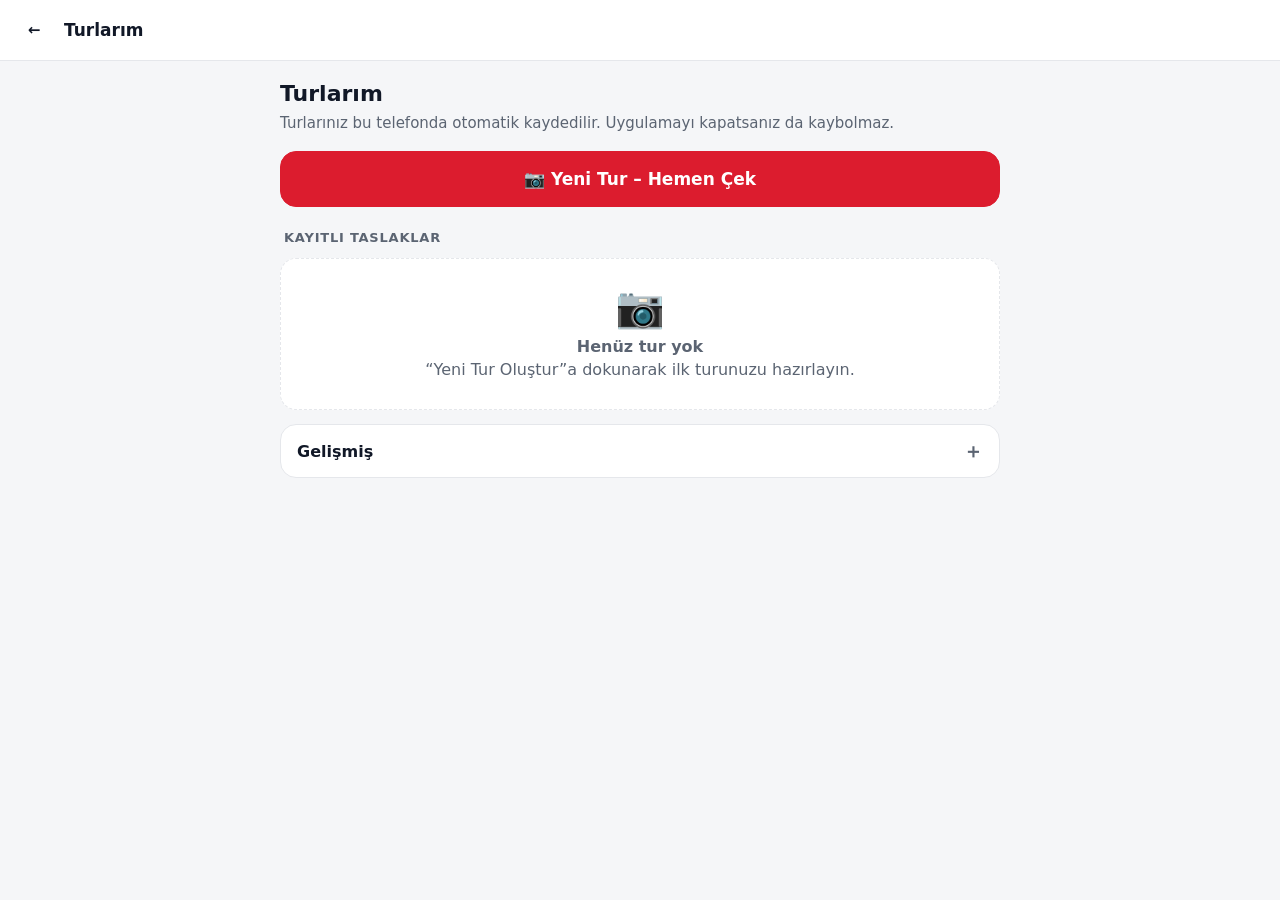
==== commit d634ffd7: "Uygulama içi panorama çekimi (otomatik deklanşör, yön sensörü) + tarayıcıda OpenCV.js birleştirme; ö" ====
--- a/cek.html
+++ b/cek.html
@@ -16,9 +16,9 @@
   <span class="kucuk" id="kayitDurum" aria-live="polite"></span>
 </header>
 <nav class="adimlar" id="adimlar" hidden>
-  <button class="a" data-adim="1"><span>1 · Bilgiler</span></button>
-  <button class="a" data-adim="2"><span>2 · Odalar</span></button>
-  <button class="a" data-adim="3"><span>3 · Önizle</span></button>
+  <button class="a" data-adim="1"><span>1 · Çek</span></button>
+  <button class="a" data-adim="2"><span>2 · Önizle</span></button>
+  <button class="a" data-adim="3"><span>3 · Bilgiler</span></button>
   <button class="a" data-adim="4"><span>4 · Gönder</span></button>
 </nav>
 
@@ -27,7 +27,7 @@
   <section class="adim" id="ekran0">
     <h2 class="baslik-k">Turlarım</h2>
     <p class="yardim">Turlarınız bu telefonda otomatik kaydedilir. Uygulamayı kapatsanız da kaybolmaz.</p>
-    <button class="btn btn-ana btn-buyuk btn-blok" id="btnYeni">＋ Yeni Tur Oluştur</button>
+    <button class="btn btn-ana btn-buyuk btn-blok" id="btnYeni">📷 Yeni Tur – Hemen Çek</button>
     <div class="bolum-baslik">Kayıtlı taslaklar</div>
     <div id="taslakListe"></div>
     <details class="gelismis"><summary>Gelişmiş</summary><div class="ic">
@@ -39,7 +39,7 @@
   <!-- ADIM 1 -->
   <section class="adim" id="ekran1">
     <h2 class="baslik-k">İlan bilgileri</h2>
-    <p class="yardim">Sadece temel bilgiler yeterli. Diğerlerini sonra da ekleyebilirsiniz.</p>
+    <p class="yardim">Hepsi isteğe bağlı. İsterseniz atlayın; daha sonra <b>Turlarım</b>'dan istediğiniz zaman ekleyebilirsiniz.</p>
     <div class="secim-kartlari" id="tipSec">
       <button type="button" data-tip="daire"><span class="e">🏠</span>Daire / Konut<small>Ev, villa, rezidans</small></button>
       <button type="button" data-tip="ticari"><span class="e">🏢</span>Dükkan / Ofis<small>Ticari mülk</small></button>
@@ -67,15 +67,13 @@
   <!-- ADIM 2 -->
   <section class="adim" id="ekran2">
     <h2 class="baslik-k">Odaları çekin</h2>
-    <p class="yardim">Her oda için bir panorama ekleyin. Sırası, turdaki gezinti sırası olur.</p>
+    <p class="yardim">Odaları art arda çekin; her oda arka planda birleştirilir. Sırası, turdaki gezinti sırası olur.</p>
     <div id="odaListe"></div>
     <div class="cekim-kutusu">
       <h3 id="siradakiBaslik">İlk oda</h3>
-      <p class="kucuk" style="margin:0 0 12px">Oda adını seçin, sonra panoramayı çekin.</p>
-      <div class="cipler" id="odaAdCipler" style="margin-bottom:10px"></div>
-      <input class="girdi" id="odaAd" placeholder="Oda adı (örn. Salon)" autocomplete="off" style="margin-bottom:12px">
-      <label class="btn btn-ana btn-buyuk btn-blok" for="dosyaKamera">📷 Panorama Çek</label>
-      <input type="file" id="dosyaKamera" accept="image/*" capture="environment" hidden>
+      <p class="kucuk" style="margin:0 0 12px">Oda adını çekim ekranında seçebilirsiniz; sonra da değiştirebilirsiniz.</p>
+      <button type="button" class="btn btn-ana btn-buyuk btn-blok" id="btnPanoramaCek">📷 Panorama Çek</button>
+      <p class="kucuk" style="margin:6px 0 0;text-align:center">Uygulama sizi adım adım yönlendirir, kareleri kendisi birleştirir.</p>
       <label class="btn btn-buyuk btn-blok" for="dosyaGaleri" style="margin-top:10px">🖼 Galeriden Seç</label>
       <input type="file" id="dosyaGaleri" accept="image/*" multiple hidden>
       <details class="gelismis"><summary>Gelişmiş</summary><div class="ic">
@@ -83,15 +81,23 @@
         <label class="alan">Telefon panoraması dikey açısı: <b id="dikeyDeger">65°</b><input type="range" id="dikeyAci" min="45" max="100" value="65"><small>Görüntü basık görünüyorsa artırın, uzamış görünüyorsa azaltın.</small></label>
       </div></details>
     </div>
-    <details class="yardim-kutu" style="margin-top:14px" id="nasilCekilir"><summary>📱 Telefonda panorama nasıl çekilir?</summary>
+    <details class="yardim-kutu pano-kart" style="margin-top:14px" id="iphonePano"><summary>📲 Alternatif: iPhone'un kendi PANO modu</summary>
+      <div class="uc-adim">
+        <div><b>1</b><span class="ik">📷</span><p><b>Kamera</b> uygulamasını açın</p></div>
+        <div><b>2</b><span class="ik">↔️</span><p>Alttaki modlardan <b>PANO</b>'yu seçin</p></div>
+        <div><b>3</b><span class="ik">➡️</span><p>Deklanşöre basın, <b>ok çizgide kalacak</b> şekilde yavaşça dönün</p></div>
+      </div>
+      <p class="kucuk" style="margin:10px 0 12px">Sonra buraya dönüp <b>🖼 Galeriden Seç</b>'e dokunun ve panoramayı seçin. (PANO en fazla ~240° çeker; tam tur için yukarıdaki <b>Panorama Çek</b> daha iyidir.)</p>
+    </details>
+    <details class="yardim-kutu" style="margin-top:14px" id="nasilCekilir"><summary>📱 İyi bir panorama için ipuçları</summary>
       <ol>
-        <li><b>iPhone:</b> Kamera uygulamasında alttaki modları kaydırıp <b>PANO</b>'yu seçin.</li>
-        <li><b>Android:</b> Kamera › <b>Diğer / Daha fazla</b> › <b>Panorama</b>.</li>
-        <li>Odanın ortasında durun, telefonu dik ve göğüs hizasında tutun.</li>
-        <li>Deklanşöre basın, okun gösterdiği yönde <b>yavaşça</b> dönün. Mümkünse tam tur atın.</li>
-        <li>Işıkları ve perdeleri açın. Kadrajda insan olmasın.</li>
+        <li>Odanın <b>ortasında</b> durun. Ayaklarınızı değil, <b>sadece gövdenizi</b> çevirin; telefon hep aynı noktada kalsın.</li>
+        <li>Telefonu <b>dik</b> ve göğüs hizasında tutun. Ortadaki çizgi <b>yeşil</b> olsun.</li>
+        <li><b>Yavaşça sağa</b> dönün. Telefon her ~30°'de kendisi çeker (yaklaşık 12 kare). Soldaki silik şerit, canlı görüntüyle çakışmalı.</li>
+        <li>Tam tur zorunlu değil: istediğiniz an <b>Bitir</b>'e basın.</li>
+        <li>Işıkları ve perdeleri açın, kadrajda insan olmasın. Düz beyaz duvara bakan karelerde birleştirme zorlaşır; kadrajda biraz mobilya/pencere olsun.</li>
       </ol>
-      <p class="kucuk" style="margin:0 0 12px">💡 “Panorama Çek” bazı telefonlarda kamerayı sadece normal fotoğraf modunda açar. O zaman panoramayı Kamera uygulamasında çekip <b>Galeriden Seç</b>'e dokunun.</p>
+      <p class="kucuk" style="margin:0 0 12px">💡 Telefonunuzun kendi Panorama modunda çektiğiniz veya 360° kamera fotoğrafını <b>Galeriden Seç</b> ile de ekleyebilirsiniz.</p>
     </details>
   </section>
 
@@ -151,6 +157,7 @@
 
 <div class="alt-cubuk" id="altCubuk" hidden><div class="ic">
   <button class="geri" id="btnGeri">←</button>
+  <button class="btn-sade" id="btnAtla" hidden>Atla</button>
   <button class="btn-ana" id="btnIleri">Devam</button>
 </div></div>
 
@@ -164,6 +171,8 @@
 <script src="js/common.js"></script>
 <script src="js/depo.js"></script>
 <script src="js/panorama.js"></script>
+<script src="js/dikis.js"></script>
+<script src="js/cekim.js"></script>
 <script src="js/cek.js"></script>
 </body>
 </html>
--- a/css/style.css
+++ b/css/style.css
@@ -110,6 +110,7 @@
 .toast.goster{opacity:1}
 .yukleniyor{position:fixed;inset:0;background:rgba(255,255,255,.85);display:none;place-items:center;z-index:90;font-weight:700;text-align:center;padding:24px}
 .yukleniyor.acik{display:grid}
+#yukleniyorMetin{white-space:pre-line}
 .donen{width:36px;height:36px;border:4px solid var(--cizgi);border-top-color:var(--ana);border-radius:50%;animation:don 0.8s linear infinite;margin:0 auto 12px}
 @keyframes don{to{transform:rotate(360deg)}}
 
@@ -343,3 +344,63 @@
   .adimlar{justify-content:center}
   .adimlar .a{max-width:260px}
 }
+
+/* ===== Uygulama içi panorama çekimi ===== */
+html.cekim-acik,html.cekim-acik body{overflow:hidden}
+.cekim{position:fixed;inset:0;z-index:100;background:#000;color:#fff;touch-action:none;user-select:none;-webkit-user-select:none}
+.cekim video{position:absolute;inset:0;width:100%;height:100%;object-fit:cover}
+.cekim .hayalet{position:absolute;inset:0;width:100%;height:100%;pointer-events:none}
+.cekim .flas{position:absolute;inset:0;background:#fff;opacity:0;pointer-events:none;transition:opacity .14s}
+.cekim .flas.acik{opacity:.7}
+.c-ust{position:absolute;left:0;right:0;top:0;display:flex;gap:10px;align-items:flex-start;padding:calc(10px + var(--ust)) 12px 24px;background:linear-gradient(rgba(0,0,0,.65),transparent)}
+.c-yonerge{flex:1;font-weight:700;font-size:16px;line-height:1.35;text-shadow:0 1px 4px rgba(0,0,0,.6);padding-top:4px}
+.c-sayac{background:rgba(0,0,0,.55);border-radius:999px;padding:8px 12px;font-weight:800;font-size:14px;white-space:nowrap}
+.c-terazi{position:absolute;left:50%;top:50%;width:62%;height:0;transform:translate(-50%,-50%);pointer-events:none}
+.c-cizgi{position:absolute;left:0;right:0;top:-2px;height:4px;border-radius:4px;background:#F5B301;box-shadow:0 0 6px rgba(0,0,0,.6);transition:background .2s}
+.c-cizgi.iyi{background:#22C55E}
+.c-arti{position:absolute;left:50%;top:50%;width:26px;height:26px;transform:translate(-50%,-50%);border:3px solid rgba(255,255,255,.9);border-radius:50%}
+.c-ok{position:absolute;right:8px;top:50%;transform:translateY(-50%);display:flex;flex-direction:column;align-items:center;text-shadow:0 2px 8px rgba(0,0,0,.7);animation:okKay 1.2s ease-in-out infinite;pointer-events:none;transition:opacity .2s}
+.c-ok b{font-size:96px;line-height:.8;font-weight:300}
+.c-ok span{font-weight:800;font-size:15px;background:rgba(220,28,46,.92);padding:6px 10px;border-radius:999px;text-shadow:none}
+.c-ok.sonuk{opacity:.15}
+@keyframes okKay{0%,100%{transform:translate(0,-50%)}50%{transform:translate(10px,-50%)}}
+.c-ipucu{position:absolute;left:50%;bottom:calc(140px + var(--alt));transform:translateX(-50%);background:rgba(17,24,39,.8);padding:10px 16px;border-radius:999px;font-weight:700;white-space:nowrap;font-size:15px;max-width:92vw;overflow:hidden;text-overflow:ellipsis}
+.c-ipucu.iyi{background:rgba(22,163,74,.9)}
+.c-ipucu.uyari{background:rgba(220,28,46,.92);white-space:normal;text-align:center;border-radius:16px}
+.c-alt{position:absolute;left:0;right:0;bottom:0;display:grid;grid-template-columns:1fr auto 1fr;align-items:center;gap:10px;padding:20px 14px calc(18px + var(--alt));background:linear-gradient(transparent,rgba(0,0,0,.7))}
+.c-alt .cam{min-height:48px;font-size:14px;padding:8px 12px}
+.c-alt .cam:first-child{justify-self:start}
+.c-alt .cam:last-child{justify-self:end}
+.c-alt .cam:disabled{opacity:.35}
+.c-deklansor{width:84px;height:84px;min-height:84px;padding:0;border:0;border-radius:50%;background:transparent!important;position:relative}
+.c-deklansor svg{position:absolute;inset:0;transform:rotate(-90deg)}
+.c-deklansor .iz{fill:none;stroke:rgba(255,255,255,.35);stroke-width:6}
+.c-deklansor .ilerleme{fill:none;stroke:#fff;stroke-width:6;stroke-linecap:round;transition:stroke-dashoffset .3s}
+.c-deklansor span{position:absolute;inset:12px;border-radius:50%;background:#fff}
+.c-deklansor:active span{transform:scale(.92)}
+.dikis-ilerleme{height:10px;border-radius:10px;background:var(--cizgi);overflow:hidden;margin:14px 0 8px}
+.dikis-ilerleme div{height:100%;width:0;background:var(--ana);transition:width .2s}
+.uc-adim{display:grid;grid-template-columns:repeat(3,1fr);gap:8px;margin-top:10px}
+.uc-adim>div{position:relative;background:var(--zemin);border-radius:14px;padding:14px 8px 10px;text-align:center}
+.uc-adim>div>b{position:absolute;top:6px;left:8px;width:22px;height:22px;border-radius:50%;background:var(--ana);color:#fff;font-size:13px;display:grid;place-items:center}
+.uc-adim .ik{font-size:30px;display:block;margin:4px 0}
+.uc-adim p{margin:0;font-size:13px;line-height:1.3}
+.c-ust-satir{display:flex;gap:10px;align-items:flex-start}
+.c-cipler{display:flex;gap:6px;overflow-x:auto;margin:10px -12px 0;padding:0 12px 2px;scrollbar-width:none}
+.c-cipler::-webkit-scrollbar{display:none}
+.c-cipler button{flex:0 0 auto;min-height:36px;padding:6px 12px;font-size:14px;border-radius:999px;background:rgba(17,24,39,.55);border:1.5px solid rgba(255,255,255,.35);color:#fff}
+.c-cipler button.secili{background:#fff;color:var(--metin);border-color:#fff}
+.c-panel{position:absolute;left:0;right:0;bottom:0;z-index:3;background:#fff;color:var(--metin);border-radius:22px 22px 0 0;padding:20px 18px calc(18px + var(--alt));box-shadow:0 -8px 30px rgba(0,0,0,.35)}
+.c-panel h3{margin:0 0 6px;font-size:20px}
+.c-panel p{margin:0 0 14px;color:var(--ikincil)}
+.c-panel .c-durum{font-weight:600}
+.c-panel-alt{display:flex;gap:8px;margin-top:10px}
+.c-panel-alt>*{flex:1;font-size:14px}
+.cekim.panelli .c-alt,.cekim.panelli .c-ipucu,.cekim.panelli .c-ok{display:none!important}
+@media (min-width:700px){.c-panel{max-width:520px;margin:0 auto}}
+.alt-cubuk .ic>#btnAtla{flex:0 0 auto;padding:0 16px;border:0;background:transparent;color:var(--ikincil)}
+.rozet-eksik{display:inline-flex;align-items:center;margin-top:6px;padding:4px 10px;min-height:28px;border-radius:999px;background:#FFF4E5;color:#9A5B00;font-size:12.5px;font-weight:700;cursor:pointer}
+.oda.kuyrukta .resim{display:grid;place-items:center;background:#EEF0F3;font-size:22px}
+.oda.kuyrukta .resim .donen{width:26px;height:26px;margin:0;border-width:3px}
+.oda.kuyrukta .yazi b{display:block;font-size:15px}
+.cekim .c-ust{flex-direction:column;align-items:stretch;gap:0}
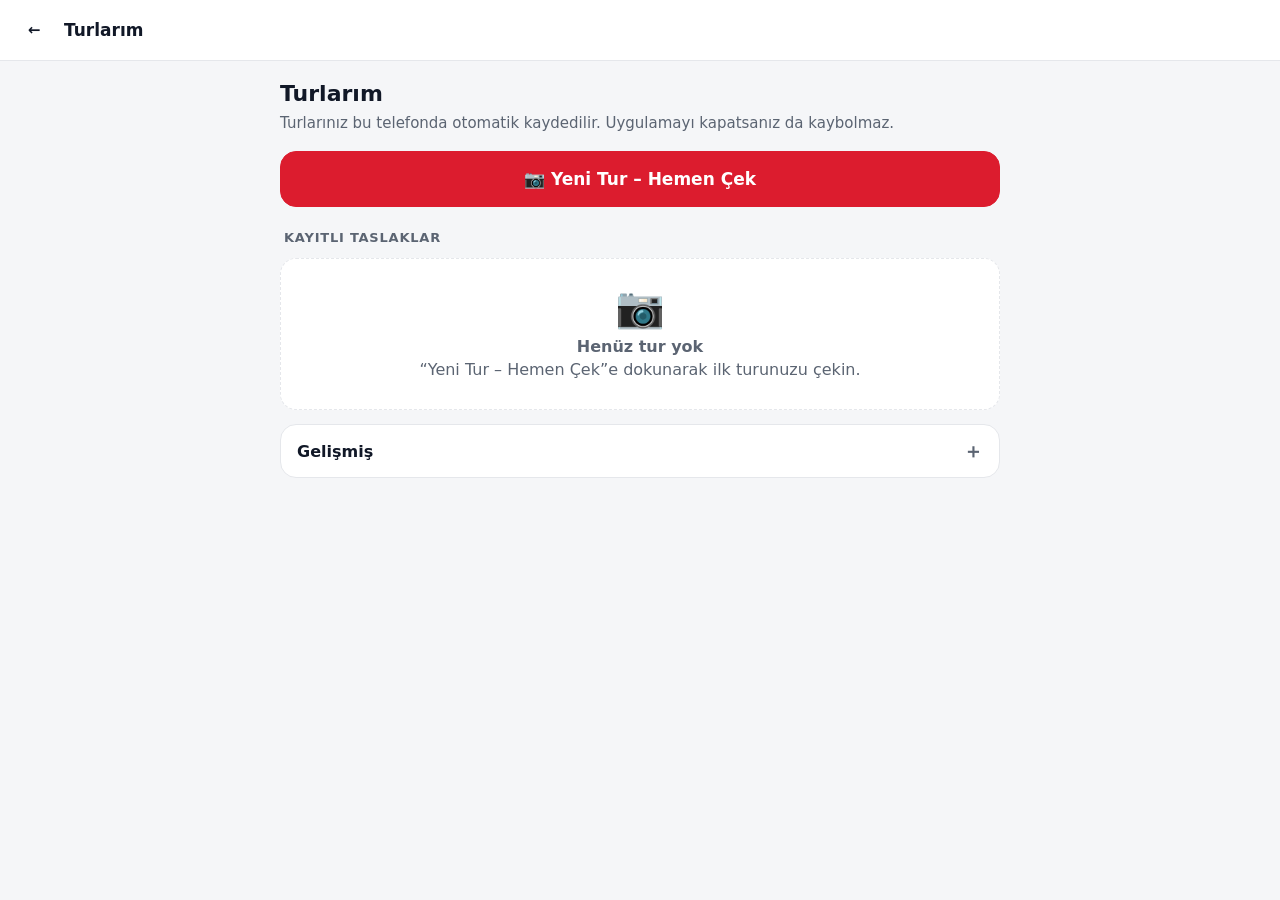
==== commit 7d12d15f: "QA düzeltmeleri: iPhone kayıt (ArrayBuffer), çekimde geri tuşu/yatay/uygulama dönüşü, çift dokunuş, " ====
--- a/cek.html
+++ b/cek.html
@@ -7,6 +7,11 @@
 <title>Çek ve Kaydet – 360° Sanal Tur</title>
 <link rel="stylesheet" href="vendor/pannellum/pannellum.css">
 <link rel="stylesheet" href="css/style.css">
+<link rel="manifest" href="manifest.webmanifest">
+<link rel="apple-touch-icon" href="img/ikon-180.png">
+<meta name="apple-mobile-web-app-capable" content="yes">
+<meta name="mobile-web-app-capable" content="yes">
+<meta name="apple-mobile-web-app-title" content="Sanal Tur">
 </head>
 <body class="sihirbaz-genis">
 <header class="ustbar">
--- a/css/style.css
+++ b/css/style.css
@@ -404,3 +404,9 @@
 .oda.kuyrukta .resim .donen{width:26px;height:26px;margin:0;border-width:3px}
 .oda.kuyrukta .yazi b{display:block;font-size:15px}
 .cekim .c-ust{flex-direction:column;align-items:stretch;gap:0}
+@media (max-width:900px){
+  body.editor .ustbar{flex-wrap:wrap;row-gap:8px}
+  body.editor .ustbar .logo small{display:none}
+  body.editor #mevcutSec{order:5;flex:1 1 60%;min-width:0;width:auto!important}
+  body.editor #btnYeni{order:6}
+}
